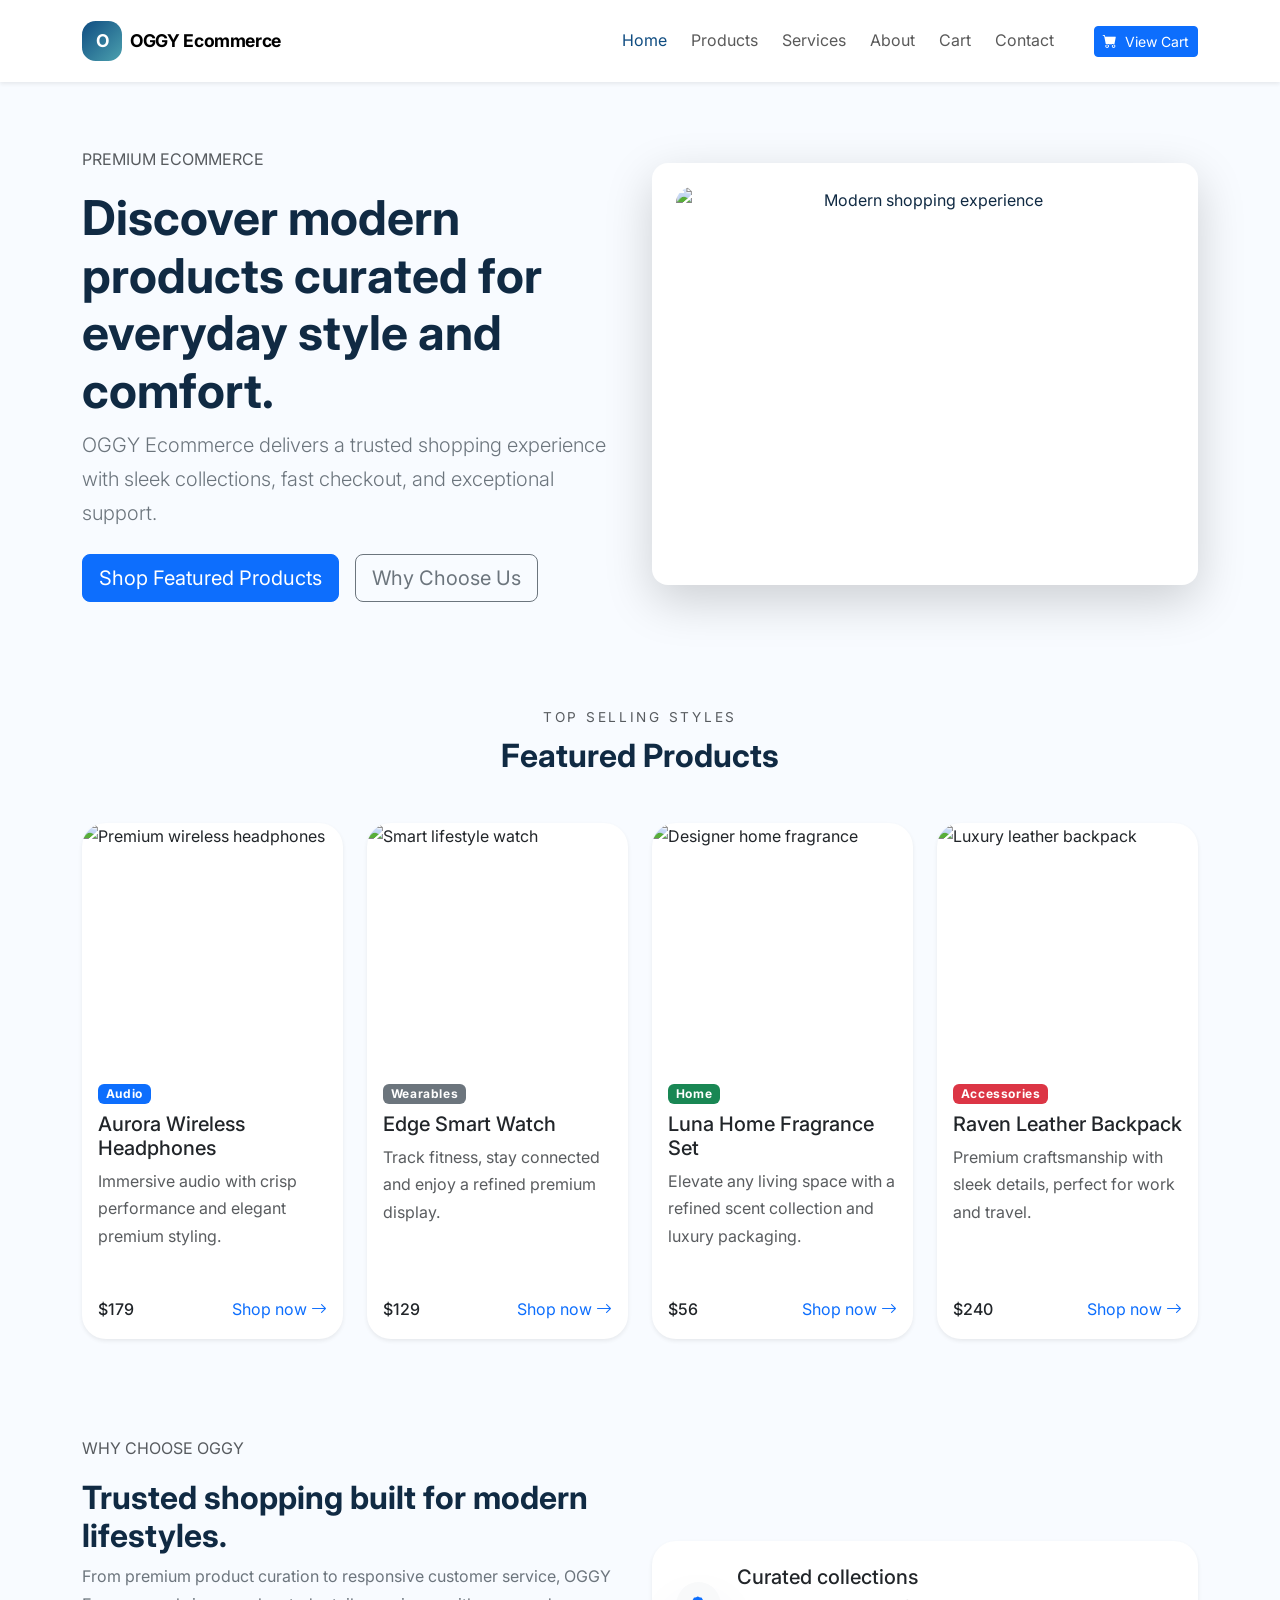
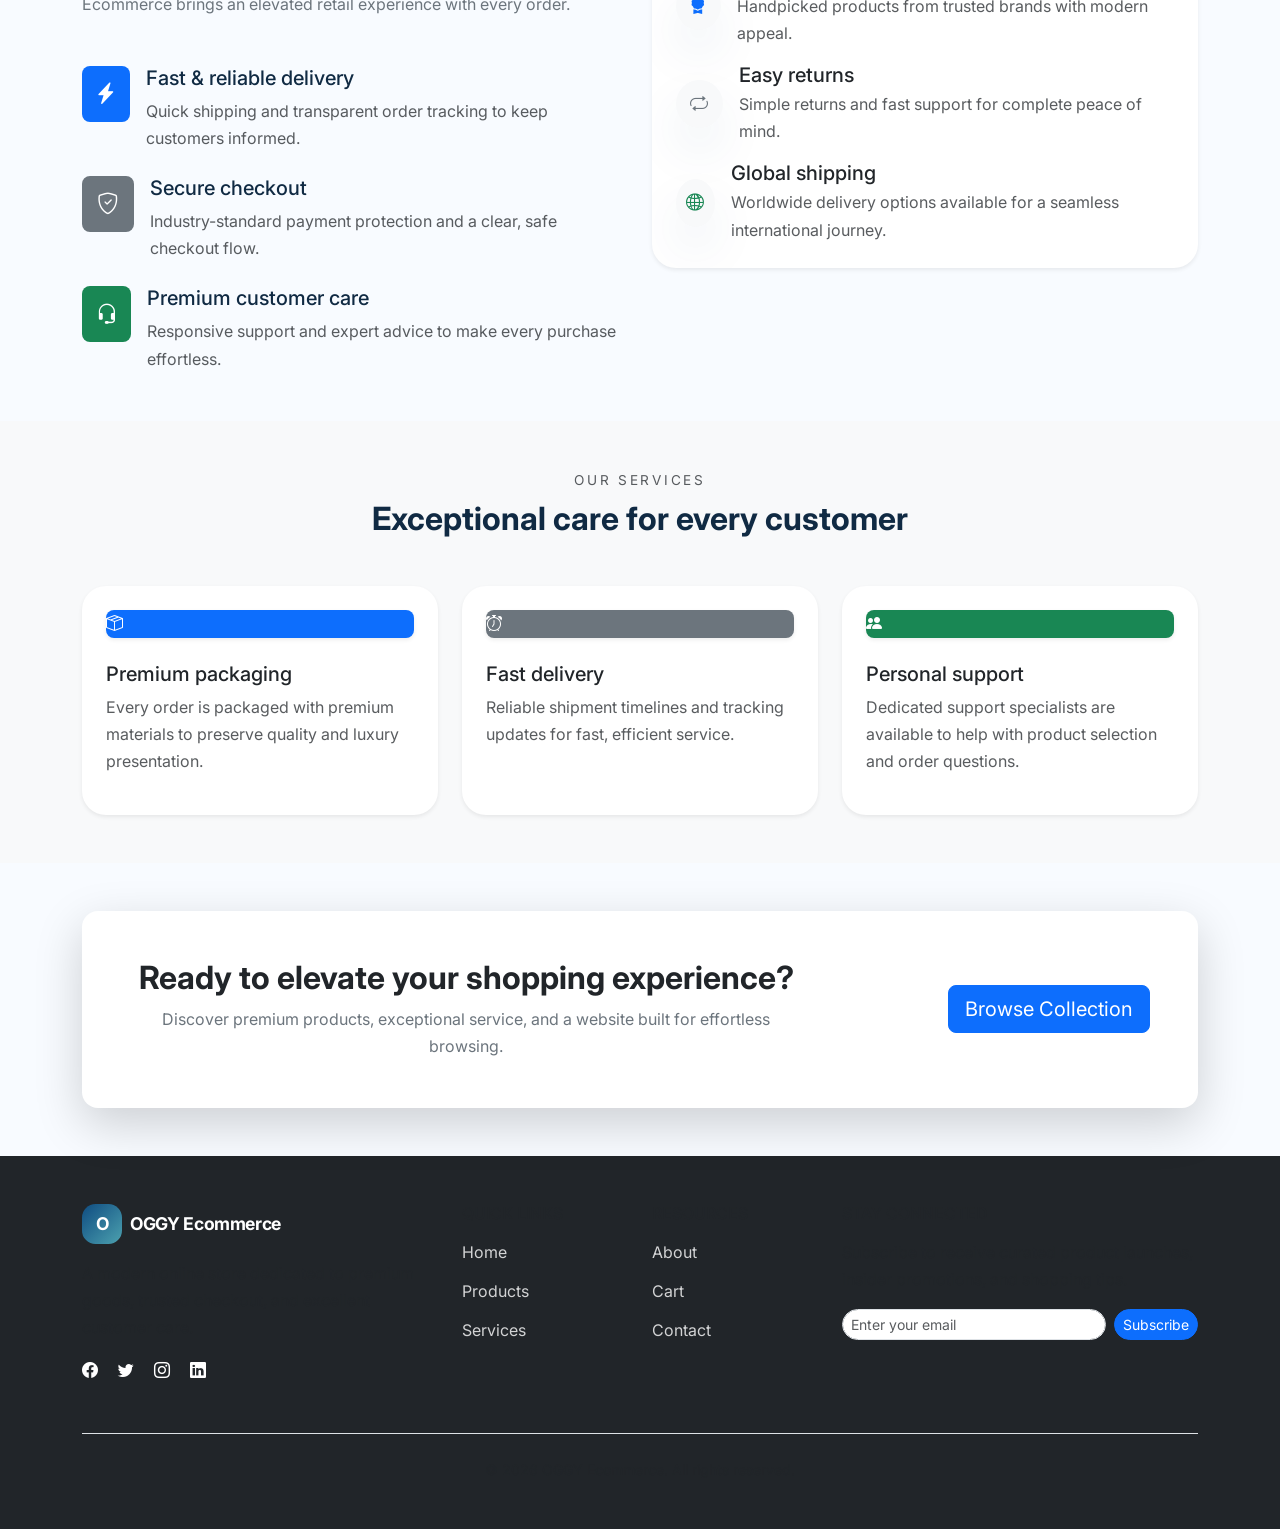
==== index.html @ 2ed36e61 "Initial commit - OGGY Ecommerce Website" ====
<!DOCTYPE html>
<html lang="en">
<head>
  <meta charset="UTF-8" />
  <meta name="viewport" content="width=device-width, initial-scale=1.0" />
  <meta name="description" content="OGGY Ecommerce is a premium online store offering modern, trusted shopping experiences with stylish products and seamless checkout." />
  <meta name="keywords" content="OGGY Ecommerce, eCommerce, online store, premium shopping, modern UI, responsive website" />
  <title>OGGY Ecommerce | Modern Online Store</title>
  <link rel="preconnect" href="https://fonts.googleapis.com" />
  <link rel="preconnect" href="https://fonts.gstatic.com" crossorigin />
  <link href="https://fonts.googleapis.com/css2?family=Inter:wght@400;500;600;700;800&display=swap" rel="stylesheet" />
  <link href="https://cdn.jsdelivr.net/npm/bootstrap@5.3.2/dist/css/bootstrap.min.css" rel="stylesheet" integrity="sha384-sBqTz0xquzNX0+oB1PtQ6CDEwGpne+1u1r/S5fDnnF6Z/BMgp3vZ0dG1QacylfQW" crossorigin="anonymous" />
  <link href="https://cdn.jsdelivr.net/npm/bootstrap-icons@1.11.4/font/bootstrap-icons.css" rel="stylesheet" />
  <link rel="stylesheet" href="css/style.css" />
</head>
<body>
  <header class="site-header sticky-top shadow-sm">
    <nav class="navbar navbar-expand-lg navbar-light bg-white py-3">
      <div class="container">
        <a class="navbar-brand d-flex align-items-center fw-bold" href="index.html">
          <span class="brand-mark">O</span>
          <span class="ms-2">OGGY Ecommerce</span>
        </a>
        <button class="navbar-toggler" type="button" data-bs-toggle="collapse" data-bs-target="#navbarMenu" aria-controls="navbarMenu" aria-expanded="false" aria-label="Toggle navigation">
          <span class="navbar-toggler-icon"></span>
        </button>
        <div class="collapse navbar-collapse" id="navbarMenu">
          <ul class="navbar-nav ms-auto mb-2 mb-lg-0">
            <li class="nav-item"><a class="nav-link active" href="index.html">Home</a></li>
            <li class="nav-item"><a class="nav-link" href="products.html">Products</a></li>
            <li class="nav-item"><a class="nav-link" href="services.html">Services</a></li>
            <li class="nav-item"><a class="nav-link" href="about.html">About</a></li>
            <li class="nav-item"><a class="nav-link" href="cart.html">Cart</a></li>
            <li class="nav-item"><a class="nav-link" href="contact.html">Contact</a></li>
          </ul>
          <a class="btn btn-primary btn-sm ms-lg-4" href="cart.html"><i class="bi bi-cart-fill me-2"></i>View Cart</a>
        </div>
      </div>
    </nav>
  </header>

  <main>
    <section class="hero-section overflow-hidden">
      <div class="container">
        <div class="row align-items-center gy-5">
          <div class="col-lg-6">
            <p class="eyebrow text-uppercase text-muted mb-3">Premium eCommerce</p>
            <h1 class="display-5 fw-bold">Discover modern products curated for everyday style and comfort.</h1>
            <p class="lead text-secondary">OGGY Ecommerce delivers a trusted shopping experience with sleek collections, fast checkout, and exceptional support.</p>
            <div class="d-flex flex-column flex-sm-row gap-3 mt-4">
              <a href="products.html" class="btn btn-primary btn-lg">Shop Featured Products</a>
              <a href="#why-oggy" class="btn btn-outline-secondary btn-lg">Why Choose Us</a>
            </div>
          </div>
          <div class="col-lg-6 text-center">
            <div class="hero-card shadow-lg rounded-4 p-4 bg-white">
              <img src="https://images.unsplash.com/photo-1526170375885-4d8ecf77b99f?auto=format&fit=crop&w=900&q=80" alt="Modern shopping experience" class="img-fluid rounded-4 hero-image" />
            </div>
          </div>
        </div>
      </div>
    </section>

    <section class="featured-products py-5" id="featured-products">
      <div class="container">
        <div class="section-title text-center mb-5">
          <p class="text-muted mb-2">Top Selling Styles</p>
          <h2 class="fw-bold">Featured Products</h2>
        </div>
        <div class="row g-4">
          <div class="col-md-6 col-lg-3">
            <article class="card product-card h-100 border-0 shadow-sm overflow-hidden">
              <img src="https://images.unsplash.com/photo-1512436991641-6745cdb1723f?auto=format&fit=crop&w=700&q=80" class="card-img-top" alt="Premium wireless headphones" />
              <div class="card-body">
                <span class="badge bg-primary mb-2">Audio</span>
                <h5 class="card-title">Aurora Wireless Headphones</h5>
                <p class="text-muted">Immersive audio with crisp performance and elegant premium styling.</p>
              </div>
              <div class="card-footer bg-transparent border-0 d-flex justify-content-between align-items-center">
                <strong class="h6 mb-0">$179</strong>
                <a href="products.html" class="stretched-link text-decoration-none text-primary">Shop now <i class="bi bi-arrow-right"></i></a>
              </div>
            </article>
          </div>
          <div class="col-md-6 col-lg-3">
            <article class="card product-card h-100 border-0 shadow-sm overflow-hidden">
              <img src="https://images.unsplash.com/photo-1517336714731-489689fd1ca8?auto=format&fit=crop&w=700&q=80" class="card-img-top" alt="Smart lifestyle watch" />
              <div class="card-body">
                <span class="badge bg-secondary mb-2">Wearables</span>
                <h5 class="card-title">Edge Smart Watch</h5>
                <p class="text-muted">Track fitness, stay connected and enjoy a refined premium display.</p>
              </div>
              <div class="card-footer bg-transparent border-0 d-flex justify-content-between align-items-center">
                <strong class="h6 mb-0">$129</strong>
                <a href="products.html" class="stretched-link text-decoration-none text-primary">Shop now <i class="bi bi-arrow-right"></i></a>
              </div>
            </article>
          </div>
          <div class="col-md-6 col-lg-3">
            <article class="card product-card h-100 border-0 shadow-sm overflow-hidden">
              <img src="https://images.unsplash.com/photo-1560786203-2d95da0db077?auto=format&fit=crop&w=700&q=80" class="card-img-top" alt="Designer home fragrance" />
              <div class="card-body">
                <span class="badge bg-success mb-2">Home</span>
                <h5 class="card-title">Luna Home Fragrance Set</h5>
                <p class="text-muted">Elevate any living space with a refined scent collection and luxury packaging.</p>
              </div>
              <div class="card-footer bg-transparent border-0 d-flex justify-content-between align-items-center">
                <strong class="h6 mb-0">$56</strong>
                <a href="products.html" class="stretched-link text-decoration-none text-primary">Shop now <i class="bi bi-arrow-right"></i></a>
              </div>
            </article>
          </div>
          <div class="col-md-6 col-lg-3">
            <article class="card product-card h-100 border-0 shadow-sm overflow-hidden">
              <img src="https://images.unsplash.com/photo-1491553895911-0055eca6402d?auto=format&fit=crop&w=700&q=80" class="card-img-top" alt="Luxury leather backpack" />
              <div class="card-body">
                <span class="badge bg-danger mb-2">Accessories</span>
                <h5 class="card-title">Raven Leather Backpack</h5>
                <p class="text-muted">Premium craftsmanship with sleek details, perfect for work and travel.</p>
              </div>
              <div class="card-footer bg-transparent border-0 d-flex justify-content-between align-items-center">
                <strong class="h6 mb-0">$240</strong>
                <a href="products.html" class="stretched-link text-decoration-none text-primary">Shop now <i class="bi bi-arrow-right"></i></a>
              </div>
            </article>
          </div>
        </div>
      </div>
    </section>

    <section class="why-oggy py-5" id="why-oggy">
      <div class="container">
        <div class="row align-items-center gy-5">
          <div class="col-lg-6">
            <p class="text-muted text-uppercase mb-3">Why choose OGGY</p>
            <h2 class="fw-bold">Trusted shopping built for modern lifestyles.</h2>
            <p class="text-secondary">From premium product curation to responsive customer service, OGGY Ecommerce brings an elevated retail experience with every order.</p>
            <div class="row gy-4 mt-4">
              <div class="col-12">
                <div class="d-flex align-items-start gap-3">
                  <div class="icon-box bg-primary text-white rounded-3"><i class="bi bi-lightning-charge-fill"></i></div>
                  <div>
                    <h5>Fast & reliable delivery</h5>
                    <p class="text-muted mb-0">Quick shipping and transparent order tracking to keep customers informed.</p>
                  </div>
                </div>
              </div>
              <div class="col-12">
                <div class="d-flex align-items-start gap-3">
                  <div class="icon-box bg-secondary text-white rounded-3"><i class="bi bi-shield-check"></i></div>
                  <div>
                    <h5>Secure checkout</h5>
                    <p class="text-muted mb-0">Industry-standard payment protection and a clear, safe checkout flow.</p>
                  </div>
                </div>
              </div>
              <div class="col-12">
                <div class="d-flex align-items-start gap-3">
                  <div class="icon-box bg-success text-white rounded-3"><i class="bi bi-headset"></i></div>
                  <div>
                    <h5>Premium customer care</h5>
                    <p class="text-muted mb-0">Responsive support and expert advice to make every purchase effortless.</p>
                  </div>
                </div>
              </div>
            </div>
          </div>
          <div class="col-lg-6">
            <div class="card border-0 shadow-sm features-card bg-white p-4">
              <div class="row g-3">
                <div class="col-12 d-flex align-items-center gap-3 feature-item">
                  <div class="feature-icon bg-light text-primary rounded-circle"><i class="bi bi-award-fill"></i></div>
                  <div>
                    <h5 class="mb-1">Curated collections</h5>
                    <p class="mb-0 text-muted">Handpicked products from trusted brands with modern appeal.</p>
                  </div>
                </div>
                <div class="col-12 d-flex align-items-center gap-3 feature-item">
                  <div class="feature-icon bg-light text-secondary rounded-circle"><i class="bi bi-repeat"></i></div>
                  <div>
                    <h5 class="mb-1">Easy returns</h5>
                    <p class="mb-0 text-muted">Simple returns and fast support for complete peace of mind.</p>
                  </div>
                </div>
                <div class="col-12 d-flex align-items-center gap-3 feature-item">
                  <div class="feature-icon bg-light text-success rounded-circle"><i class="bi bi-globe2"></i></div>
                  <div>
                    <h5 class="mb-1">Global shipping</h5>
                    <p class="mb-0 text-muted">Worldwide delivery options available for a seamless international journey.</p>
                  </div>
                </div>
              </div>
            </div>
          </div>
        </div>
      </div>
    </section>

    <section class="services-preview py-5 bg-light">
      <div class="container">
        <div class="section-title text-center mb-5">
          <p class="text-muted mb-2">Our services</p>
          <h2 class="fw-bold">Exceptional care for every customer</h2>
        </div>
        <div class="row g-4">
          <div class="col-md-6 col-lg-4">
            <article class="card service-card border-0 shadow-sm h-100 p-4">
              <div class="service-icon bg-primary text-white mb-4 rounded-3 shadow-sm"><i class="bi bi-box-seam"></i></div>
              <h5>Premium packaging</h5>
              <p class="text-muted">Every order is packaged with premium materials to preserve quality and luxury presentation.</p>
            </article>
          </div>
          <div class="col-md-6 col-lg-4">
            <article class="card service-card border-0 shadow-sm h-100 p-4">
              <div class="service-icon bg-secondary text-white mb-4 rounded-3 shadow-sm"><i class="bi bi-alarm"></i></div>
              <h5>Fast delivery</h5>
              <p class="text-muted">Reliable shipment timelines and tracking updates for fast, efficient service.</p>
            </article>
          </div>
          <div class="col-md-6 col-lg-4">
            <article class="card service-card border-0 shadow-sm h-100 p-4">
              <div class="service-icon bg-success text-white mb-4 rounded-3 shadow-sm"><i class="bi bi-people-fill"></i></div>
              <h5>Personal support</h5>
              <p class="text-muted">Dedicated support specialists are available to help with product selection and order questions.</p>
            </article>
          </div>
        </div>
      </div>
    </section>

    <section class="cta-section py-5">
      <div class="container">
        <div class="card callout-card border-0 shadow-lg rounded-4 p-4 p-lg-5 text-center bg-white">
          <div class="row align-items-center gx-4 gy-4">
            <div class="col-lg-8">
              <h2 class="fw-bold mb-2">Ready to elevate your shopping experience?</h2>
              <p class="mb-0 text-secondary">Discover premium products, exceptional service, and a website built for effortless browsing.</p>
            </div>
            <div class="col-lg-4 text-lg-end">
              <a href="products.html" class="btn btn-primary btn-lg">Browse Collection</a>
            </div>
          </div>
        </div>
      </div>
    </section>
  </main>

  <footer class="site-footer bg-dark text-white py-5">
    <div class="container">
      <div class="row gy-4">
        <div class="col-md-4">
          <a class="navbar-brand text-white fw-bold mb-3 d-inline-flex align-items-center" href="index.html">
            <span class="brand-mark footer-mark">O</span>
            <span class="ms-2">OGGY Ecommerce</span>
          </a>
          <p class="text-muted">A modern online store dedicated to premium goods, trusted checkout, and excellent customer care.</p>
          <div class="social-links mt-3">
            <a href="#" class="text-white me-3"><i class="bi bi-facebook"></i></a>
            <a href="#" class="text-white me-3"><i class="bi bi-twitter"></i></a>
            <a href="#" class="text-white me-3"><i class="bi bi-instagram"></i></a>
            <a href="#" class="text-white"><i class="bi bi-linkedin"></i></a>
          </div>
        </div>
        <div class="col-md-2">
          <h6 class="text-uppercase text-muted mb-3">Quick Links</h6>
          <ul class="list-unstyled footer-links">
            <li><a href="index.html">Home</a></li>
            <li><a href="products.html">Products</a></li>
            <li><a href="services.html">Services</a></li>
          </ul>
        </div>
        <div class="col-md-2">
          <h6 class="text-uppercase text-muted mb-3">Resources</h6>
          <ul class="list-unstyled footer-links">
            <li><a href="about.html">About</a></li>
            <li><a href="cart.html">Cart</a></li>
            <li><a href="contact.html">Contact</a></li>
          </ul>
        </div>
        <div class="col-md-4">
          <h6 class="text-uppercase text-muted mb-3">Stay connected</h6>
          <p class="text-muted">Subscribe to receive curated product launches, insider promotions, and shopping tips.</p>
          <form class="newsletter-form d-flex gap-2" action="#" method="post">
            <input type="email" class="form-control form-control-sm rounded-pill" placeholder="Enter your email" aria-label="Email address" />
            <button type="submit" class="btn btn-primary btn-sm rounded-pill">Subscribe</button>
          </form>
        </div>
      </div>
      <div class="mt-5 pt-4 border-top border-white-10 text-center text-muted small">© 2026 OGGY Ecommerce. All rights reserved.</div>
    </div>
  </footer>

  <script src="https://cdn.jsdelivr.net/npm/bootstrap@5.3.2/dist/js/bootstrap.bundle.min.js" integrity="sha384-DBjhmr+1F4Yh8fepP8t4HKJEZKzVhXqwLje4VEX+uBecDNOi37m3NizW0nQw+VKb" crossorigin="anonymous"></script>
  <script src="js/script.js"></script>
</body>
</html>
---- css/style.css ----
:root {
  --bg: #f8fbff;
  --surface: #ffffff;
  --text: #102a43;
  --muted: #617d98;
  --primary: #0f4c81;
  --primary-soft: #dbe9ff;
  --secondary: #4ca1af;
  --accent: #f9c74f;
  --shadow: 0 24px 50px rgba(15, 76, 129, 0.08);
}

* {
  box-sizing: border-box;
}

html {
  scroll-behavior: smooth;
}

body {
  margin: 0;
  font-family: 'Inter', sans-serif;
  background-color: var(--bg);
  color: var(--text);
  line-height: 1.7;
}

img {
  max-width: 100%;
  display: block;
}

a {
  color: inherit;
}

button,
input,
textarea {
  font-family: inherit;
}

.site-header .navbar {
  transition: background-color 0.25s ease, box-shadow 0.25s ease;
}

.site-header.sticky-top .navbar {
  background-color: rgba(255, 255, 255, 0.98);
}

.navbar-brand {
  font-size: 1.1rem;
  letter-spacing: -0.02em;
}

.brand-mark,
.footer-mark {
  width: 2.5rem;
  height: 2.5rem;
  display: inline-flex;
  align-items: center;
  justify-content: center;
  border-radius: 0.85rem;
  background: linear-gradient(135deg, var(--primary), var(--secondary));
  color: #fff;
  font-weight: 700;
}

.navbar-nav .nav-link {
  margin-right: 0.5rem;
  transition: color 0.25s ease;
}

.navbar-nav .nav-link:hover,
.navbar-nav .nav-link.active {
  color: var(--primary);
}

.hero-section {
  padding: 4rem 0 3.5rem;
}

.hero-card {
  transition: transform 0.35s ease, box-shadow 0.35s ease;
  max-width: 620px;
  margin: 0 auto;
}

.hero-image {
  width: 100%;
  max-height: 420px;
  aspect-ratio: 4 / 3;
  object-fit: cover;
}

.product-card img,
.team-card img,
.contact-card img {
  width: 100%;
  height: 240px;
  object-fit: cover;
  transition: transform 0.35s ease;
}

.team-card img {
  height: 300px;
}

.hero-card:hover {
  transform: translateY(-8px);
}

.section-title p {
  letter-spacing: 0.2em;
  text-transform: uppercase;
  font-size: 0.85rem;
}

.section-title h2 {
  font-size: clamp(2rem, 2.5vw, 2.75rem);
}

.product-card,
.service-card,
.team-card,
.info-card,
.contact-card,
.contact-form-card,
.feature-panel,
.service-panel,
.callout-card,
.features-card {
  border-radius: 1.5rem;
}

.product-card img,
.team-card img {
  transition: transform 0.35s ease;
}

.product-card:hover img,
.team-card:hover img {
  transform: scale(1.03);
}

.card {
  transition: transform 0.25s ease, box-shadow 0.25s ease;
  overflow: hidden;
}

.card:hover {
  transform: translateY(-4px);
  box-shadow: var(--shadow);
}

.product-card .card-body {
  min-height: 12rem;
}

.product-card .card-footer {
  padding-top: 0.9rem;
  padding-bottom: 1rem;
}

.badge {
  font-size: 0.75rem;
  letter-spacing: 0.05em;
}

.icon-box {
  width: 3.5rem;
  height: 3.5rem;
  display: inline-flex;
  align-items: center;
  justify-content: center;
  font-size: 1.35rem;
}

.feature-item .feature-icon,
.contact-icon {
  width: 3rem;
  height: 3rem;
  display: inline-flex;
  align-items: center;
  justify-content: center;
  box-shadow: var(--shadow);
}

.feature-item .feature-icon {
  font-size: 1.1rem;
}

.cta-section {
  padding: 4rem 0;
}

.callout-card {
  border: 1px solid rgba(15, 76, 129, 0.08);
}

.site-footer {
  background-color: #0f1f34;
}

.site-footer a {
  color: rgba(255, 255, 255, 0.8);
}

.site-footer a:hover {
  color: #fff;
}

.footer-links li {
  margin-bottom: 0.75rem;
}

.footer-links li a {
  text-decoration: none;
}

.footer-links li a:hover {
  text-decoration: underline;
}

.newsletter-form input {
  min-width: 0;
}

.page-banner {
  background-image: radial-gradient(circle at top left, rgba(79, 163, 179, 0.18), transparent 38%), radial-gradient(circle at bottom right, rgba(15, 76, 129, 0.14), transparent 35%);
}

.page-banner h1,
.page-banner p {
  color: #fff;
}

.product-filter-section .btn-group .btn {
  min-width: 8rem;
}

.product-filter-section .btn.active,
.product-filter-section .btn:hover {
  background-color: var(--primary);
  border-color: var(--primary);
  color: #fff;
}

.cart-thumb {
  width: 4rem;
  height: 4rem;
  object-fit: cover;
}

.cart-summary {
  border-top: 1px solid #e9ecef;
}

.contact-card,
.contact-form-card {
  min-height: 100%;
}

.contact-icon {
  font-size: 1.25rem;
}

.feature-dot {
  width: 0.8rem;
  height: 0.8rem;
  border-radius: 50%;
  margin-top: 0.35rem;
}

@media (max-width: 767.98px) {
  .hero-section {
    padding-top: 3rem;
  }

  .site-header .navbar {
    padding-top: 1rem;
    padding-bottom: 1rem;
  }

  .product-filter-section .btn-group {
    flex-wrap: wrap;
  }
}

@media (max-width: 575.98px) {
  .hero-section {
    padding-bottom: 2rem;
  }

  .hero-card {
    margin: 0 auto;
  }

  .callout-card .d-flex {
    flex-direction: column !important;
    align-items: stretch !important;
  }
}
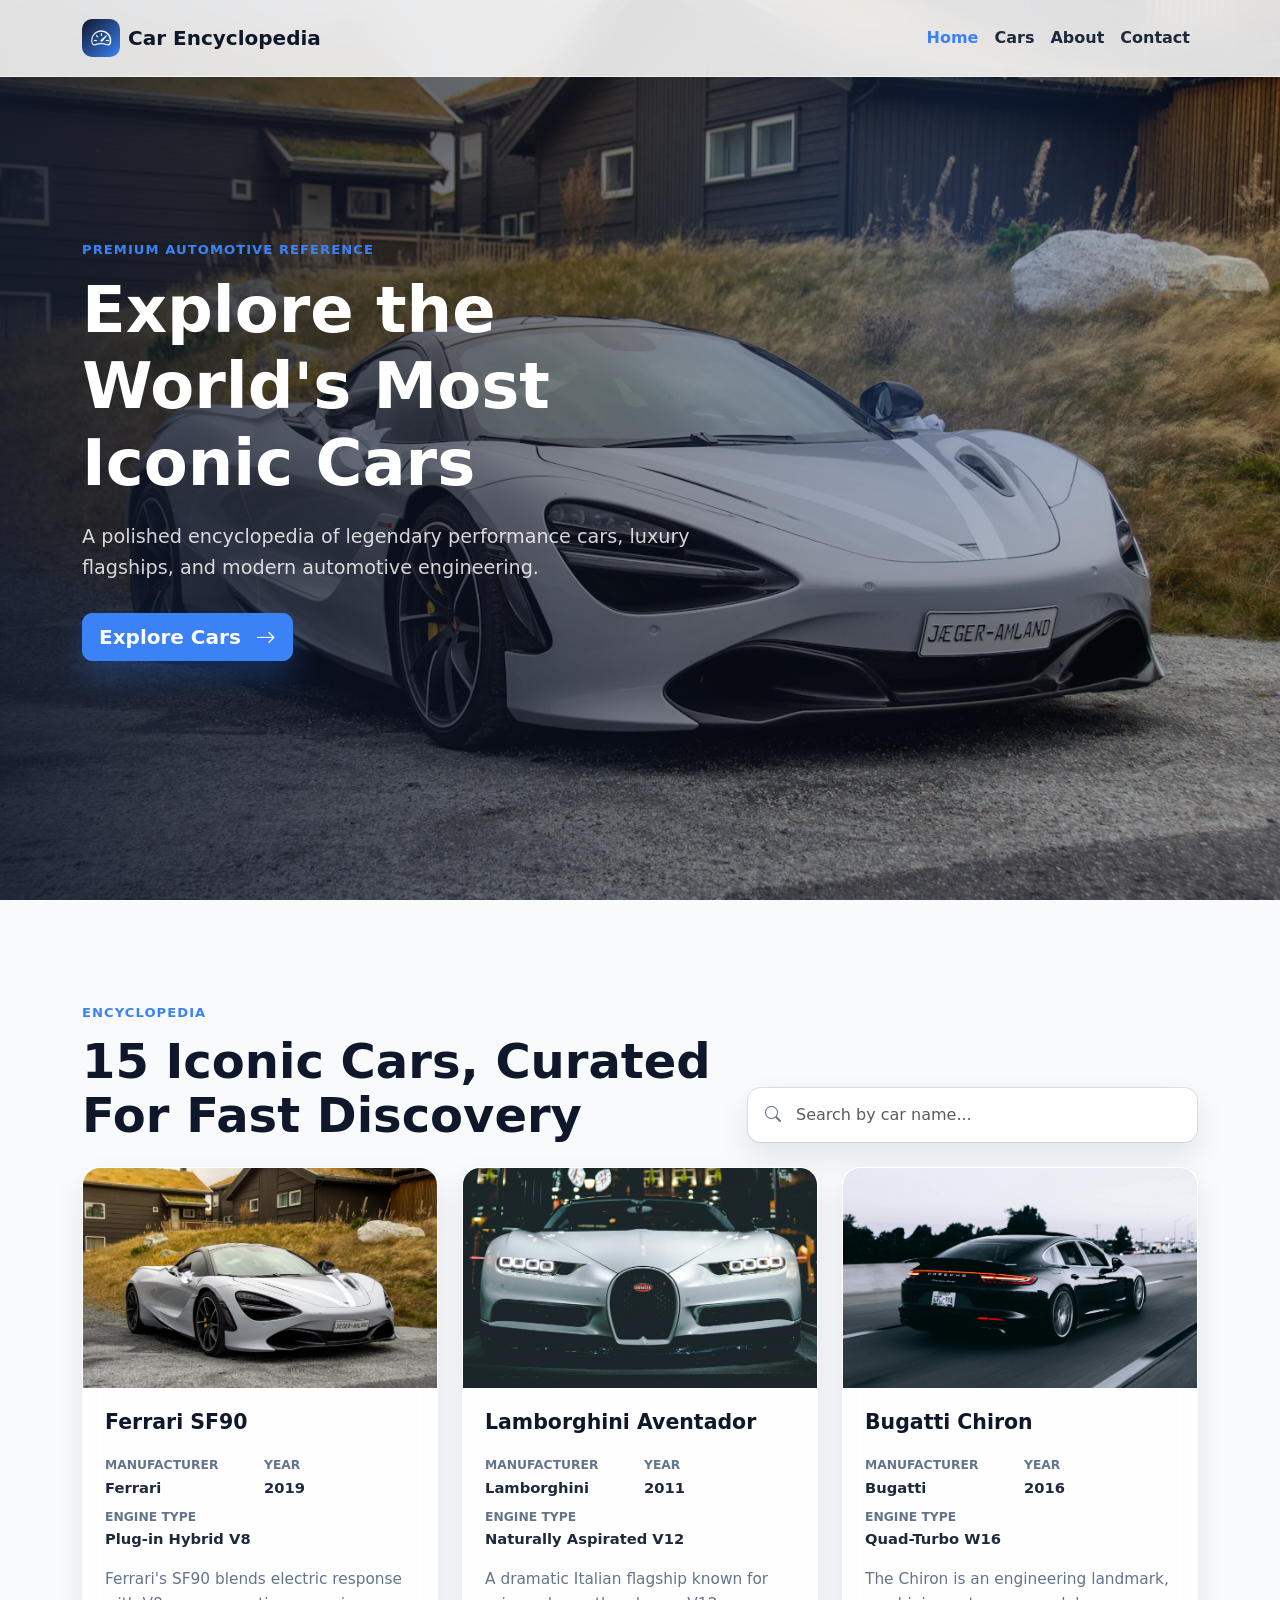
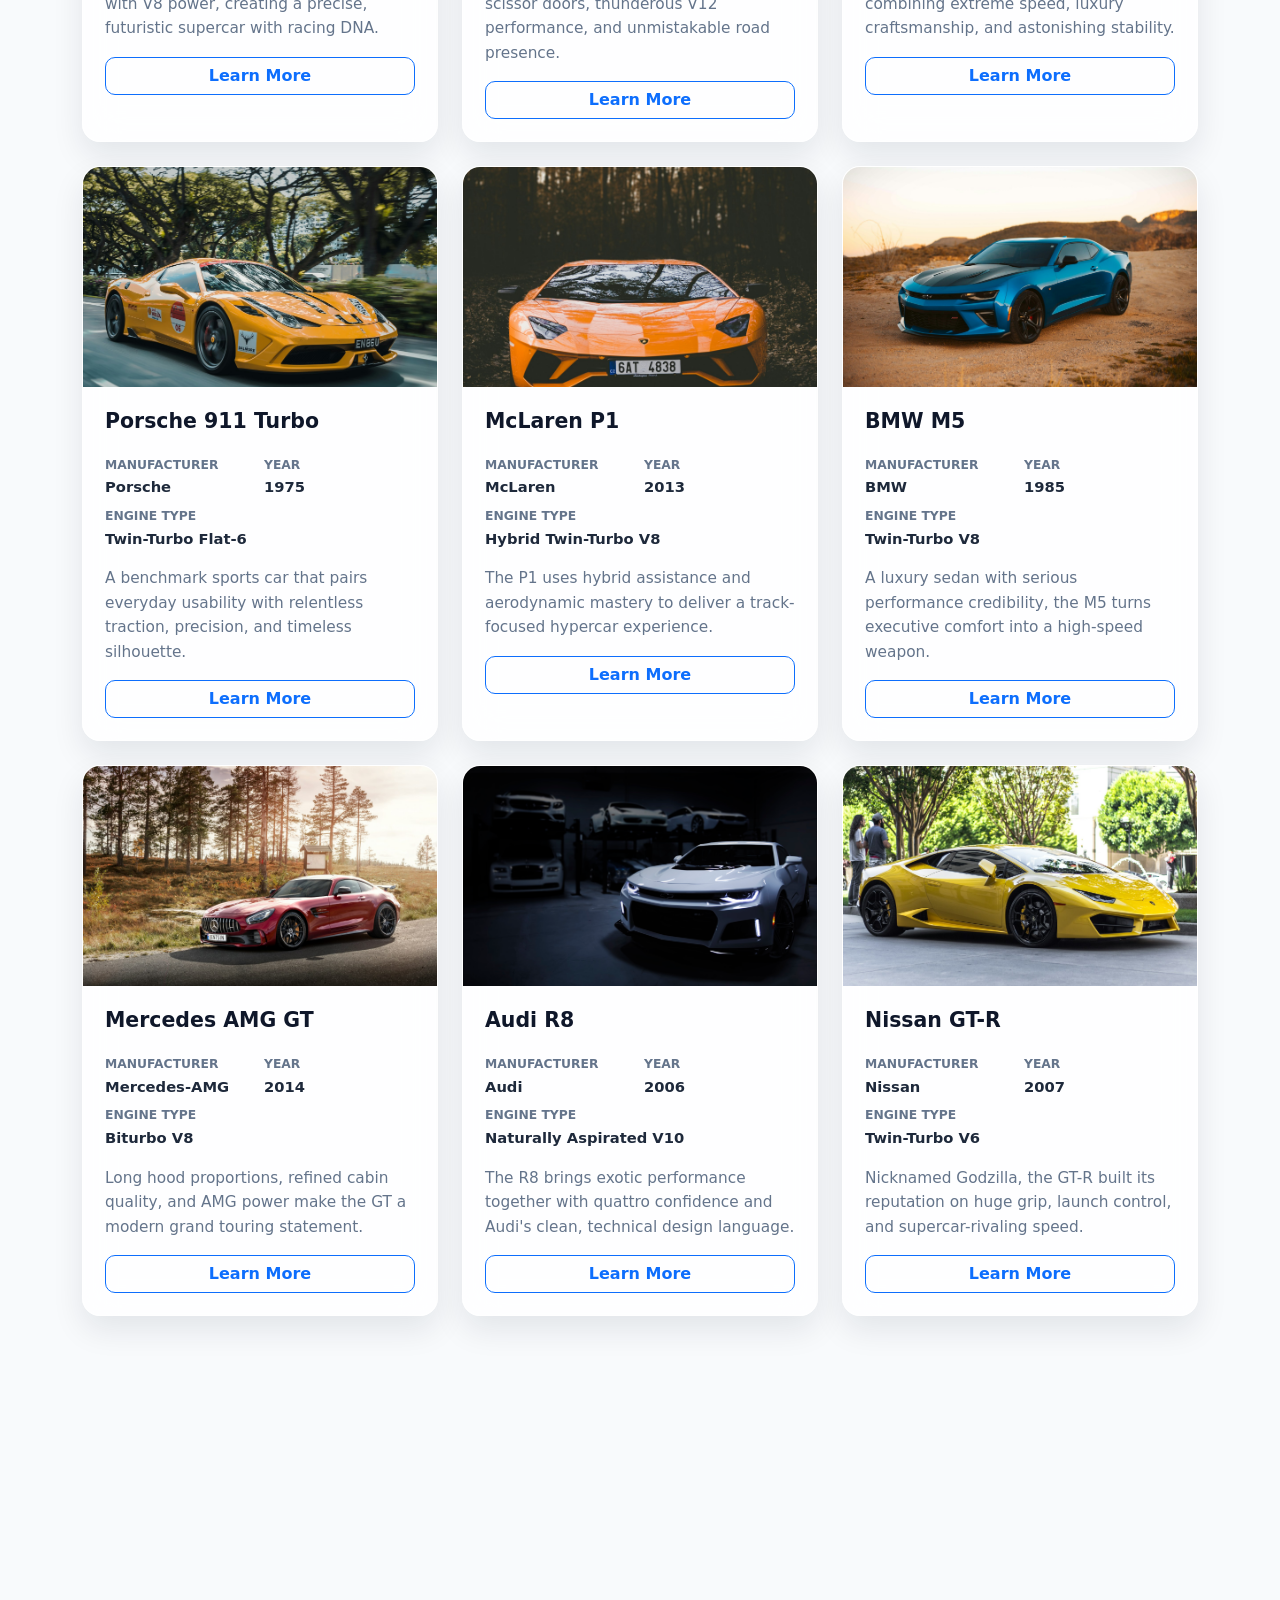
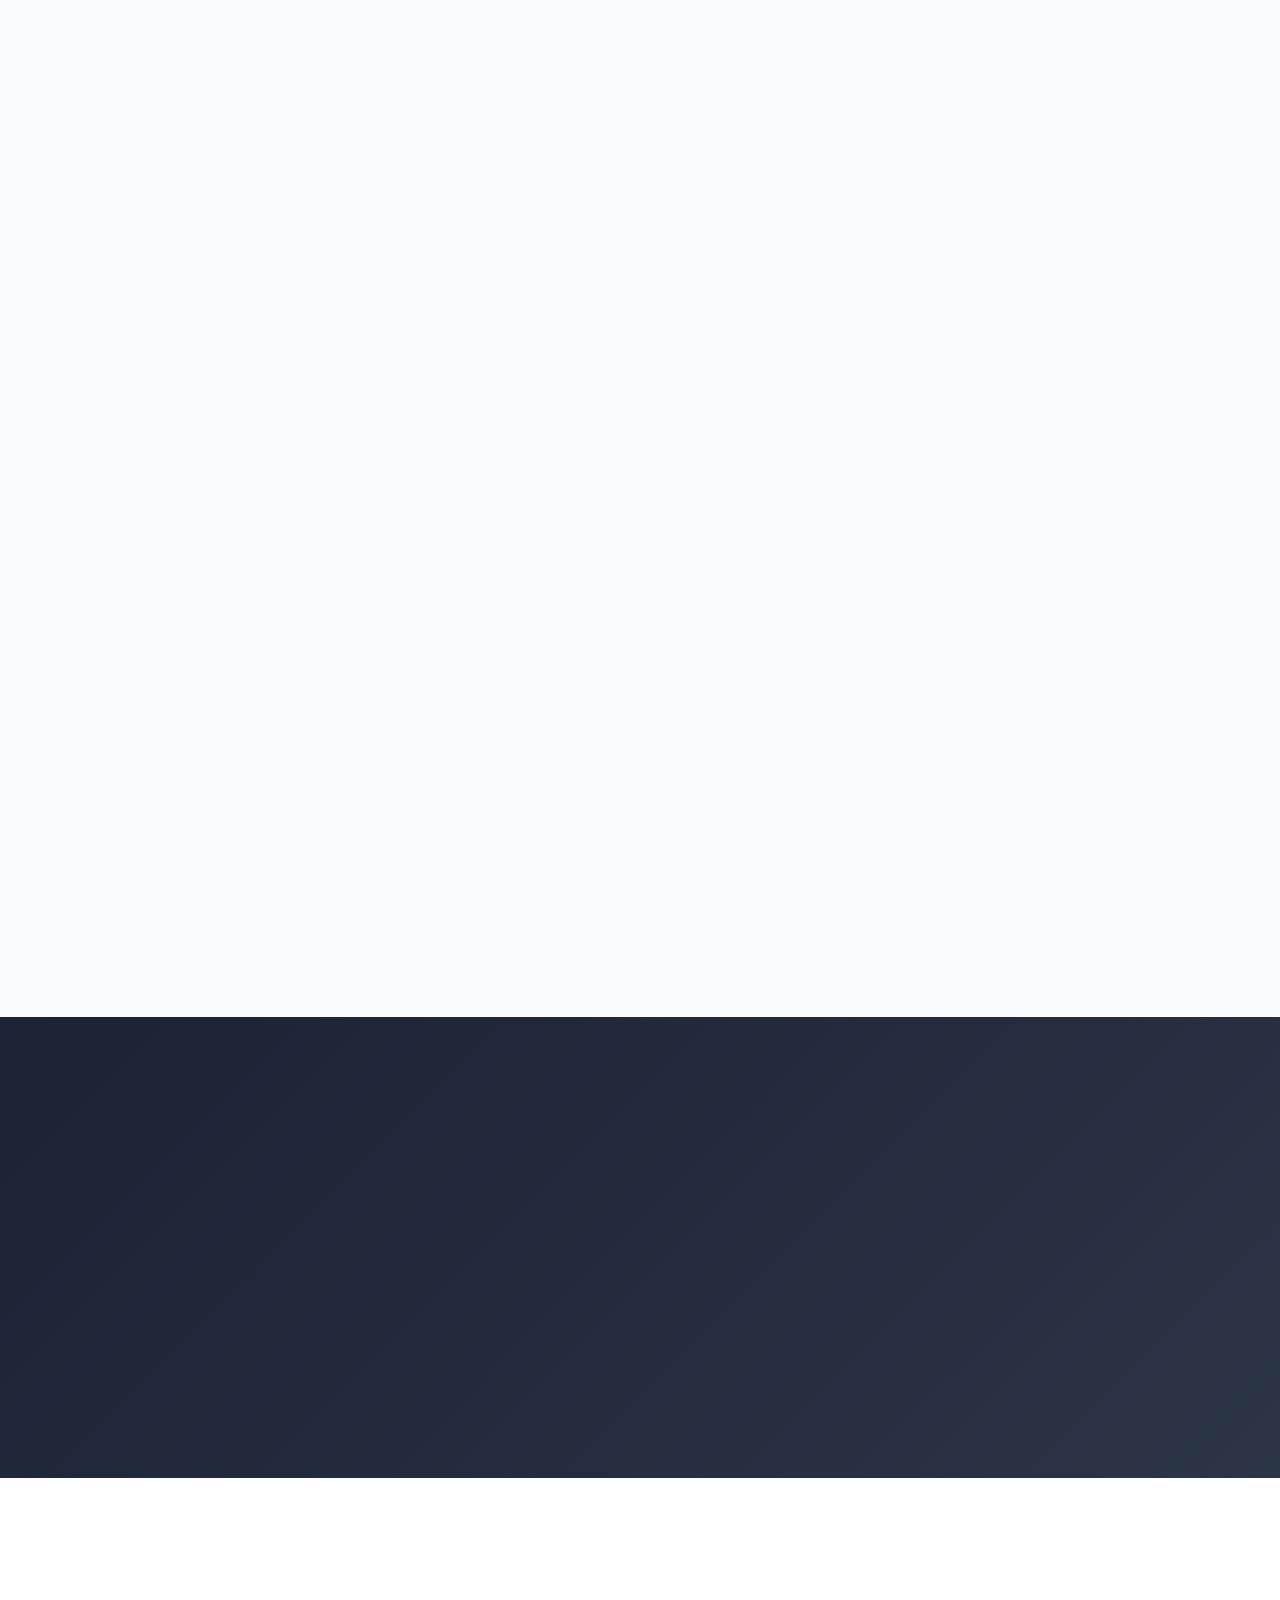
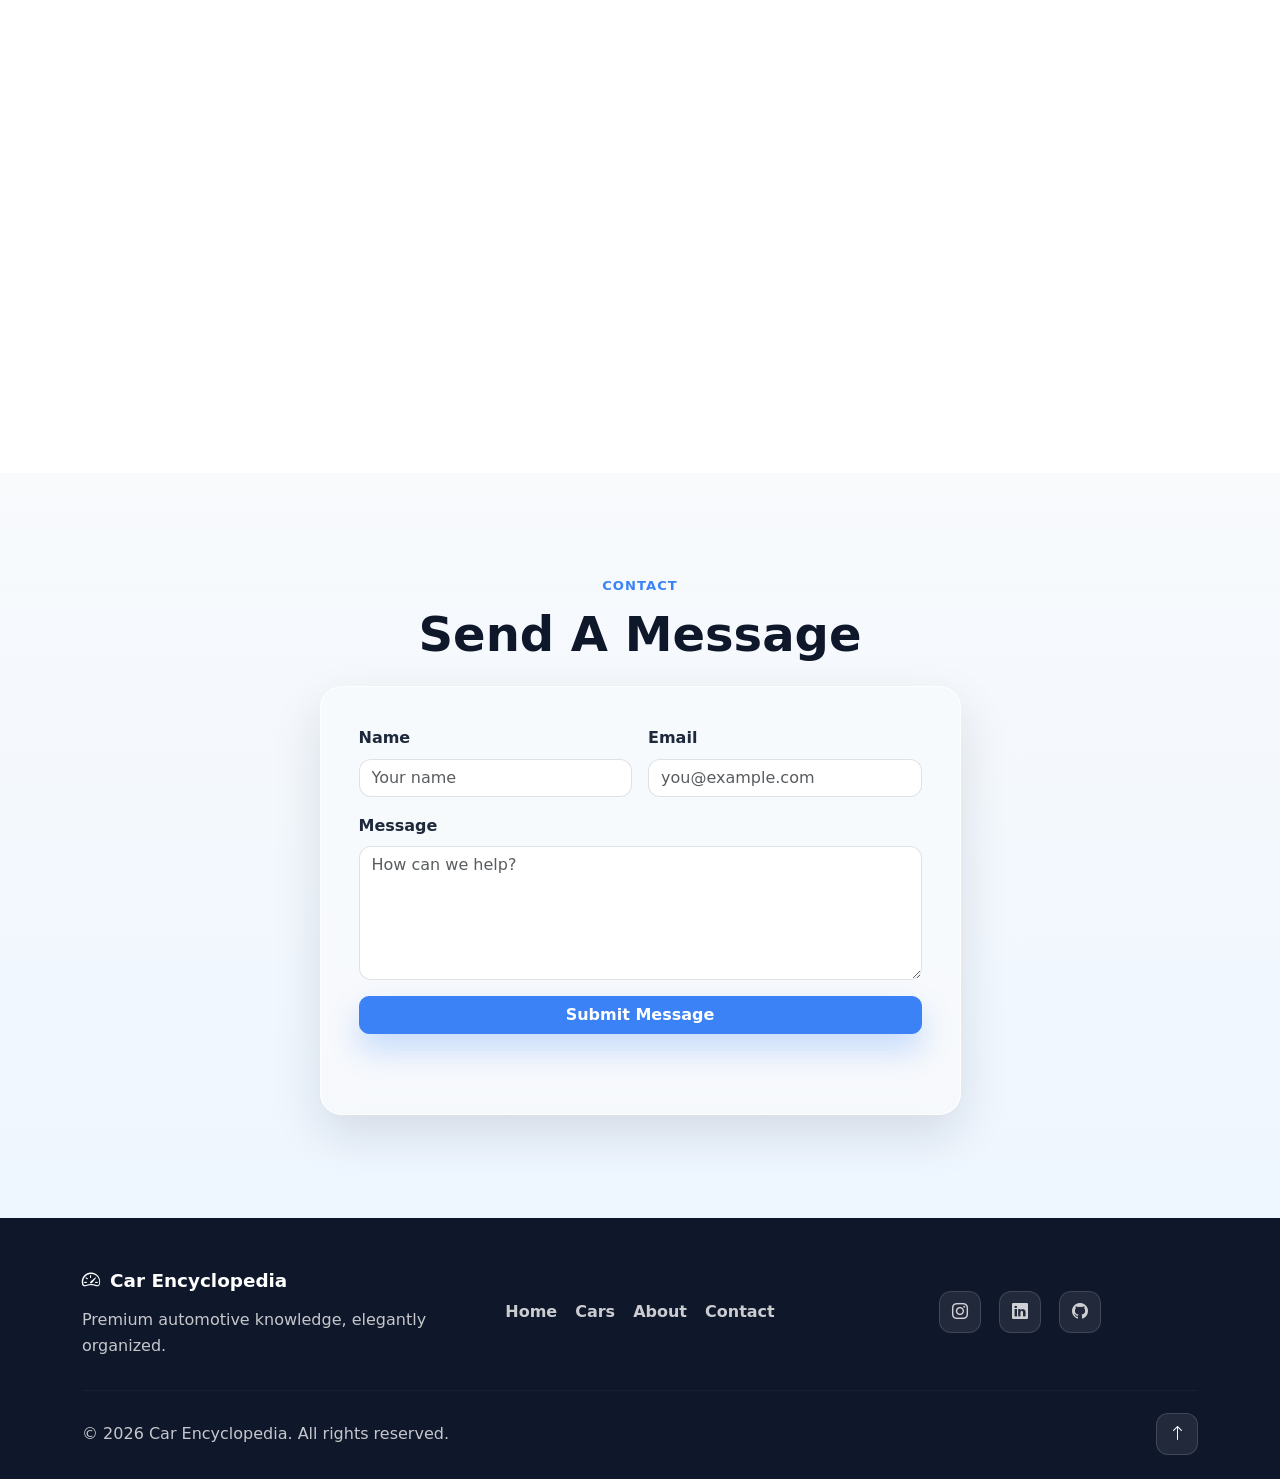
==== commit 7b909ad1: "Redesign Oggy Ecommerce Website" ====
--- a/index.html
+++ b/index.html
@@ -1,296 +1,228 @@
 <!DOCTYPE html>
 <html lang="en">
 <head>
-  <meta charset="UTF-8" />
-  <meta name="viewport" content="width=device-width, initial-scale=1.0" />
-  <meta name="description" content="OGGY Ecommerce is a premium online store offering modern, trusted shopping experiences with stylish products and seamless checkout." />
-  <meta name="keywords" content="OGGY Ecommerce, eCommerce, online store, premium shopping, modern UI, responsive website" />
-  <title>OGGY Ecommerce | Modern Online Store</title>
-  <link rel="preconnect" href="https://fonts.googleapis.com" />
-  <link rel="preconnect" href="https://fonts.gstatic.com" crossorigin />
-  <link href="https://fonts.googleapis.com/css2?family=Inter:wght@400;500;600;700;800&display=swap" rel="stylesheet" />
-  <link href="https://cdn.jsdelivr.net/npm/bootstrap@5.3.2/dist/css/bootstrap.min.css" rel="stylesheet" integrity="sha384-sBqTz0xquzNX0+oB1PtQ6CDEwGpne+1u1r/S5fDnnF6Z/BMgp3vZ0dG1QacylfQW" crossorigin="anonymous" />
-  <link href="https://cdn.jsdelivr.net/npm/bootstrap-icons@1.11.4/font/bootstrap-icons.css" rel="stylesheet" />
-  <link rel="stylesheet" href="css/style.css" />
+  <meta charset="UTF-8">
+  <meta name="viewport" content="width=device-width, initial-scale=1.0">
+  <meta name="description" content="Car Encyclopedia is a premium responsive showcase of 15 iconic cars with images, specs, search, and concise descriptions.">
+  <meta name="keywords" content="car encyclopedia, Ferrari SF90, Lamborghini Aventador, Bugatti Chiron, Porsche 911, supercars">
+  <meta name="author" content="Car Encyclopedia">
+  <title>Car Encyclopedia | Premium Automotive Showcase</title>
+  <link rel="preconnect" href="https://cdn.jsdelivr.net">
+  <link href="https://cdn.jsdelivr.net/npm/bootstrap@5.3.3/dist/css/bootstrap.min.css" rel="stylesheet">
+  <link href="https://cdn.jsdelivr.net/npm/bootstrap-icons@1.11.3/font/bootstrap-icons.css" rel="stylesheet">
+  <link rel="stylesheet" href="css/style.css">
 </head>
 <body>
-  <header class="site-header sticky-top shadow-sm">
-    <nav class="navbar navbar-expand-lg navbar-light bg-white py-3">
-      <div class="container">
-        <a class="navbar-brand d-flex align-items-center fw-bold" href="index.html">
-          <span class="brand-mark">O</span>
-          <span class="ms-2">OGGY Ecommerce</span>
-        </a>
-        <button class="navbar-toggler" type="button" data-bs-toggle="collapse" data-bs-target="#navbarMenu" aria-controls="navbarMenu" aria-expanded="false" aria-label="Toggle navigation">
-          <span class="navbar-toggler-icon"></span>
-        </button>
-        <div class="collapse navbar-collapse" id="navbarMenu">
-          <ul class="navbar-nav ms-auto mb-2 mb-lg-0">
-            <li class="nav-item"><a class="nav-link active" href="index.html">Home</a></li>
-            <li class="nav-item"><a class="nav-link" href="products.html">Products</a></li>
-            <li class="nav-item"><a class="nav-link" href="services.html">Services</a></li>
-            <li class="nav-item"><a class="nav-link" href="about.html">About</a></li>
-            <li class="nav-item"><a class="nav-link" href="cart.html">Cart</a></li>
-            <li class="nav-item"><a class="nav-link" href="contact.html">Contact</a></li>
-          </ul>
-          <a class="btn btn-primary btn-sm ms-lg-4" href="cart.html"><i class="bi bi-cart-fill me-2"></i>View Cart</a>
-        </div>
-      </div>
-    </nav>
+  <nav class="navbar navbar-expand-lg fixed-top" aria-label="Main navigation">
+    <div class="container">
+      <a class="navbar-brand d-flex align-items-center gap-2" href="#home" aria-label="Car Encyclopedia home">
+        <span class="brand-mark"><i class="bi bi-speedometer2"></i></span>
+        <span>Car Encyclopedia</span>
+      </a>
+      <button class="navbar-toggler" type="button" data-bs-toggle="collapse" data-bs-target="#mainNavbar" aria-controls="mainNavbar" aria-expanded="false" aria-label="Toggle navigation">
+        <span class="navbar-toggler-icon"></span>
+      </button>
+      <div class="collapse navbar-collapse" id="mainNavbar">
+        <ul class="navbar-nav ms-auto mb-2 mb-lg-0 align-items-lg-center">
+          <li class="nav-item"><a class="nav-link" href="#home">Home</a></li>
+          <li class="nav-item"><a class="nav-link" href="#cars">Cars</a></li>
+          <li class="nav-item"><a class="nav-link" href="#about">About</a></li>
+          <li class="nav-item"><a class="nav-link" href="#contact">Contact</a></li>
+        </ul>
+      </div>
+    </div>
+  </nav>
+
+  <header id="home" class="hero-section">
+    <div class="hero-overlay"></div>
+    <div class="container position-relative">
+      <div class="row min-vh-100 align-items-center">
+        <div class="col-lg-8 col-xl-7">
+          <p class="eyebrow reveal fade-in">Premium Automotive Reference</p>
+          <h1 class="display-3 fw-bold text-white reveal fade-up">Explore the World's Most Iconic Cars</h1>
+          <p class="hero-subtitle reveal fade-up">A polished encyclopedia of legendary performance cars, luxury flagships, and modern automotive engineering.</p>
+          <a href="#cars" class="btn btn-primary btn-lg ripple reveal fade-up">
+            Explore Cars <i class="bi bi-arrow-right ms-2"></i>
+          </a>
+        </div>
+      </div>
+    </div>
   </header>
 
   <main>
-    <section class="hero-section overflow-hidden">
-      <div class="container">
-        <div class="row align-items-center gy-5">
+    <section id="cars" class="section-pad car-section">
+      <div class="container">
+        <div class="row align-items-end g-4 mb-4">
+          <div class="col-lg-7">
+            <p class="section-kicker reveal slide-right">Encyclopedia</p>
+            <h2 class="section-title reveal slide-right">15 Iconic Cars, Curated For Fast Discovery</h2>
+          </div>
+          <div class="col-lg-5">
+            <label for="searchInput" class="visually-hidden">Search by car name</label>
+            <div class="search-box reveal slide-left">
+              <i class="bi bi-search"></i>
+              <input id="searchInput" class="form-control" type="search" placeholder="Search by car name..." autocomplete="off">
+            </div>
+          </div>
+        </div>
+        <div id="carGrid" class="row g-4" aria-live="polite"></div>
+        <div id="emptyState" class="empty-state d-none">
+          <i class="bi bi-search"></i>
+          <h3>No cars found</h3>
+          <p>Try a different model name.</p>
+        </div>
+      </div>
+    </section>
+
+    <section class="stats-section section-pad">
+      <div class="container">
+        <div class="stats-panel reveal fade-up">
+          <div class="row g-4 text-center">
+            <div class="col-6 col-lg-3">
+              <div class="stat-item">
+                <strong class="counter" data-target="15">0</strong>
+                <span>Cars</span>
+              </div>
+            </div>
+            <div class="col-6 col-lg-3">
+              <div class="stat-item">
+                <strong class="counter" data-target="10">0</strong>
+                <span>Manufacturers</span>
+              </div>
+            </div>
+            <div class="col-6 col-lg-3">
+              <div class="stat-item">
+                <strong><span class="counter" data-target="1000">0</span>+</strong>
+                <span>Horsepower Combined</span>
+              </div>
+            </div>
+            <div class="col-6 col-lg-3">
+              <div class="stat-item">
+                <strong><i class="bi bi-globe2"></i></strong>
+                <span>Global Collection</span>
+              </div>
+            </div>
+          </div>
+        </div>
+      </div>
+    </section>
+
+    <section id="about" class="section-pad about-section">
+      <div class="container">
+        <div class="row align-items-center g-5">
           <div class="col-lg-6">
-            <p class="eyebrow text-uppercase text-muted mb-3">Premium eCommerce</p>
-            <h1 class="display-5 fw-bold">Discover modern products curated for everyday style and comfort.</h1>
-            <p class="lead text-secondary">OGGY Ecommerce delivers a trusted shopping experience with sleek collections, fast checkout, and exceptional support.</p>
-            <div class="d-flex flex-column flex-sm-row gap-3 mt-4">
-              <a href="products.html" class="btn btn-primary btn-lg">Shop Featured Products</a>
-              <a href="#why-oggy" class="btn btn-outline-secondary btn-lg">Why Choose Us</a>
-            </div>
-          </div>
-          <div class="col-lg-6 text-center">
-            <div class="hero-card shadow-lg rounded-4 p-4 bg-white">
-              <img src="https://images.unsplash.com/photo-1526170375885-4d8ecf77b99f?auto=format&fit=crop&w=900&q=80" alt="Modern shopping experience" class="img-fluid rounded-4 hero-image" />
-            </div>
-          </div>
-        </div>
-      </div>
-    </section>
-
-    <section class="featured-products py-5" id="featured-products">
-      <div class="container">
-        <div class="section-title text-center mb-5">
-          <p class="text-muted mb-2">Top Selling Styles</p>
-          <h2 class="fw-bold">Featured Products</h2>
-        </div>
-        <div class="row g-4">
-          <div class="col-md-6 col-lg-3">
-            <article class="card product-card h-100 border-0 shadow-sm overflow-hidden">
-              <img src="https://images.unsplash.com/photo-1512436991641-6745cdb1723f?auto=format&fit=crop&w=700&q=80" class="card-img-top" alt="Premium wireless headphones" />
-              <div class="card-body">
-                <span class="badge bg-primary mb-2">Audio</span>
-                <h5 class="card-title">Aurora Wireless Headphones</h5>
-                <p class="text-muted">Immersive audio with crisp performance and elegant premium styling.</p>
-              </div>
-              <div class="card-footer bg-transparent border-0 d-flex justify-content-between align-items-center">
-                <strong class="h6 mb-0">$179</strong>
-                <a href="products.html" class="stretched-link text-decoration-none text-primary">Shop now <i class="bi bi-arrow-right"></i></a>
-              </div>
-            </article>
-          </div>
-          <div class="col-md-6 col-lg-3">
-            <article class="card product-card h-100 border-0 shadow-sm overflow-hidden">
-              <img src="https://images.unsplash.com/photo-1517336714731-489689fd1ca8?auto=format&fit=crop&w=700&q=80" class="card-img-top" alt="Smart lifestyle watch" />
-              <div class="card-body">
-                <span class="badge bg-secondary mb-2">Wearables</span>
-                <h5 class="card-title">Edge Smart Watch</h5>
-                <p class="text-muted">Track fitness, stay connected and enjoy a refined premium display.</p>
-              </div>
-              <div class="card-footer bg-transparent border-0 d-flex justify-content-between align-items-center">
-                <strong class="h6 mb-0">$129</strong>
-                <a href="products.html" class="stretched-link text-decoration-none text-primary">Shop now <i class="bi bi-arrow-right"></i></a>
-              </div>
-            </article>
-          </div>
-          <div class="col-md-6 col-lg-3">
-            <article class="card product-card h-100 border-0 shadow-sm overflow-hidden">
-              <img src="https://images.unsplash.com/photo-1560786203-2d95da0db077?auto=format&fit=crop&w=700&q=80" class="card-img-top" alt="Designer home fragrance" />
-              <div class="card-body">
-                <span class="badge bg-success mb-2">Home</span>
-                <h5 class="card-title">Luna Home Fragrance Set</h5>
-                <p class="text-muted">Elevate any living space with a refined scent collection and luxury packaging.</p>
-              </div>
-              <div class="card-footer bg-transparent border-0 d-flex justify-content-between align-items-center">
-                <strong class="h6 mb-0">$56</strong>
-                <a href="products.html" class="stretched-link text-decoration-none text-primary">Shop now <i class="bi bi-arrow-right"></i></a>
-              </div>
-            </article>
-          </div>
-          <div class="col-md-6 col-lg-3">
-            <article class="card product-card h-100 border-0 shadow-sm overflow-hidden">
-              <img src="https://images.unsplash.com/photo-1491553895911-0055eca6402d?auto=format&fit=crop&w=700&q=80" class="card-img-top" alt="Luxury leather backpack" />
-              <div class="card-body">
-                <span class="badge bg-danger mb-2">Accessories</span>
-                <h5 class="card-title">Raven Leather Backpack</h5>
-                <p class="text-muted">Premium craftsmanship with sleek details, perfect for work and travel.</p>
-              </div>
-              <div class="card-footer bg-transparent border-0 d-flex justify-content-between align-items-center">
-                <strong class="h6 mb-0">$240</strong>
-                <a href="products.html" class="stretched-link text-decoration-none text-primary">Shop now <i class="bi bi-arrow-right"></i></a>
-              </div>
-            </article>
-          </div>
-        </div>
-      </div>
-    </section>
-
-    <section class="why-oggy py-5" id="why-oggy">
-      <div class="container">
-        <div class="row align-items-center gy-5">
+            <p class="section-kicker reveal slide-right">About</p>
+            <h2 class="section-title reveal slide-right">Built Like A Professional Automotive Reference</h2>
+            <p class="section-text reveal fade-up">Car Encyclopedia presents legendary cars in a clean, responsive interface designed for quick browsing. It combines modern Bootstrap layout, custom CSS polish, live search, animation, and accessible semantic HTML.</p>
+          </div>
           <div class="col-lg-6">
-            <p class="text-muted text-uppercase mb-3">Why choose OGGY</p>
-            <h2 class="fw-bold">Trusted shopping built for modern lifestyles.</h2>
-            <p class="text-secondary">From premium product curation to responsive customer service, OGGY Ecommerce brings an elevated retail experience with every order.</p>
-            <div class="row gy-4 mt-4">
-              <div class="col-12">
-                <div class="d-flex align-items-start gap-3">
-                  <div class="icon-box bg-primary text-white rounded-3"><i class="bi bi-lightning-charge-fill"></i></div>
-                  <div>
-                    <h5>Fast & reliable delivery</h5>
-                    <p class="text-muted mb-0">Quick shipping and transparent order tracking to keep customers informed.</p>
-                  </div>
-                </div>
-              </div>
-              <div class="col-12">
-                <div class="d-flex align-items-start gap-3">
-                  <div class="icon-box bg-secondary text-white rounded-3"><i class="bi bi-shield-check"></i></div>
-                  <div>
-                    <h5>Secure checkout</h5>
-                    <p class="text-muted mb-0">Industry-standard payment protection and a clear, safe checkout flow.</p>
-                  </div>
-                </div>
-              </div>
-              <div class="col-12">
-                <div class="d-flex align-items-start gap-3">
-                  <div class="icon-box bg-success text-white rounded-3"><i class="bi bi-headset"></i></div>
-                  <div>
-                    <h5>Premium customer care</h5>
-                    <p class="text-muted mb-0">Responsive support and expert advice to make every purchase effortless.</p>
-                  </div>
-                </div>
-              </div>
-            </div>
-          </div>
-          <div class="col-lg-6">
-            <div class="card border-0 shadow-sm features-card bg-white p-4">
+            <div class="about-card reveal slide-left">
+              <div class="about-icon"><i class="bi bi-stars"></i></div>
+              <h3>Portfolio-Ready Frontend</h3>
+              <p>The site uses consistent spacing, premium cards, smooth transitions, and mobile-first behavior to create an internship-level project that feels practical and refined.</p>
+              <div class="about-tags">
+                <span>Responsive</span>
+                <span>Accessible</span>
+                <span>SEO-Friendly</span>
+              </div>
+            </div>
+          </div>
+        </div>
+      </div>
+    </section>
+
+    <section id="contact" class="section-pad contact-section">
+      <div class="container">
+        <div class="row justify-content-center">
+          <div class="col-lg-8 col-xl-7">
+            <div class="text-center mb-4">
+              <p class="section-kicker reveal fade-in">Contact</p>
+              <h2 class="section-title reveal fade-up">Send A Message</h2>
+            </div>
+            <form id="contactForm" class="contact-form reveal fade-up" novalidate>
               <div class="row g-3">
-                <div class="col-12 d-flex align-items-center gap-3 feature-item">
-                  <div class="feature-icon bg-light text-primary rounded-circle"><i class="bi bi-award-fill"></i></div>
-                  <div>
-                    <h5 class="mb-1">Curated collections</h5>
-                    <p class="mb-0 text-muted">Handpicked products from trusted brands with modern appeal.</p>
-                  </div>
-                </div>
-                <div class="col-12 d-flex align-items-center gap-3 feature-item">
-                  <div class="feature-icon bg-light text-secondary rounded-circle"><i class="bi bi-repeat"></i></div>
-                  <div>
-                    <h5 class="mb-1">Easy returns</h5>
-                    <p class="mb-0 text-muted">Simple returns and fast support for complete peace of mind.</p>
-                  </div>
-                </div>
-                <div class="col-12 d-flex align-items-center gap-3 feature-item">
-                  <div class="feature-icon bg-light text-success rounded-circle"><i class="bi bi-globe2"></i></div>
-                  <div>
-                    <h5 class="mb-1">Global shipping</h5>
-                    <p class="mb-0 text-muted">Worldwide delivery options available for a seamless international journey.</p>
-                  </div>
-                </div>
-              </div>
-            </div>
-          </div>
-        </div>
-      </div>
-    </section>
-
-    <section class="services-preview py-5 bg-light">
-      <div class="container">
-        <div class="section-title text-center mb-5">
-          <p class="text-muted mb-2">Our services</p>
-          <h2 class="fw-bold">Exceptional care for every customer</h2>
-        </div>
-        <div class="row g-4">
-          <div class="col-md-6 col-lg-4">
-            <article class="card service-card border-0 shadow-sm h-100 p-4">
-              <div class="service-icon bg-primary text-white mb-4 rounded-3 shadow-sm"><i class="bi bi-box-seam"></i></div>
-              <h5>Premium packaging</h5>
-              <p class="text-muted">Every order is packaged with premium materials to preserve quality and luxury presentation.</p>
-            </article>
-          </div>
-          <div class="col-md-6 col-lg-4">
-            <article class="card service-card border-0 shadow-sm h-100 p-4">
-              <div class="service-icon bg-secondary text-white mb-4 rounded-3 shadow-sm"><i class="bi bi-alarm"></i></div>
-              <h5>Fast delivery</h5>
-              <p class="text-muted">Reliable shipment timelines and tracking updates for fast, efficient service.</p>
-            </article>
-          </div>
-          <div class="col-md-6 col-lg-4">
-            <article class="card service-card border-0 shadow-sm h-100 p-4">
-              <div class="service-icon bg-success text-white mb-4 rounded-3 shadow-sm"><i class="bi bi-people-fill"></i></div>
-              <h5>Personal support</h5>
-              <p class="text-muted">Dedicated support specialists are available to help with product selection and order questions.</p>
-            </article>
-          </div>
-        </div>
-      </div>
-    </section>
-
-    <section class="cta-section py-5">
-      <div class="container">
-        <div class="card callout-card border-0 shadow-lg rounded-4 p-4 p-lg-5 text-center bg-white">
-          <div class="row align-items-center gx-4 gy-4">
-            <div class="col-lg-8">
-              <h2 class="fw-bold mb-2">Ready to elevate your shopping experience?</h2>
-              <p class="mb-0 text-secondary">Discover premium products, exceptional service, and a website built for effortless browsing.</p>
-            </div>
-            <div class="col-lg-4 text-lg-end">
-              <a href="products.html" class="btn btn-primary btn-lg">Browse Collection</a>
-            </div>
+                <div class="col-md-6">
+                  <label for="name" class="form-label">Name</label>
+                  <input id="name" name="name" type="text" class="form-control" placeholder="Your name" required>
+                  <div class="invalid-feedback">Please enter your name.</div>
+                </div>
+                <div class="col-md-6">
+                  <label for="email" class="form-label">Email</label>
+                  <input id="email" name="email" type="email" class="form-control" placeholder="you@example.com" required>
+                  <div class="invalid-feedback">Please enter a valid email address.</div>
+                </div>
+                <div class="col-12">
+                  <label for="message" class="form-label">Message</label>
+                  <textarea id="message" name="message" class="form-control" rows="5" minlength="10" placeholder="How can we help?" required></textarea>
+                  <div class="invalid-feedback">Please enter a message of at least 10 characters.</div>
+                </div>
+                <div class="col-12">
+                  <button class="btn btn-primary w-100 ripple" type="submit">Submit Message</button>
+                </div>
+              </div>
+              <p id="formStatus" class="form-status" role="status" aria-live="polite"></p>
+            </form>
           </div>
         </div>
       </div>
     </section>
   </main>
 
-  <footer class="site-footer bg-dark text-white py-5">
+  <footer class="site-footer">
     <div class="container">
-      <div class="row gy-4">
-        <div class="col-md-4">
-          <a class="navbar-brand text-white fw-bold mb-3 d-inline-flex align-items-center" href="index.html">
-            <span class="brand-mark footer-mark">O</span>
-            <span class="ms-2">OGGY Ecommerce</span>
-          </a>
-          <p class="text-muted">A modern online store dedicated to premium goods, trusted checkout, and excellent customer care.</p>
-          <div class="social-links mt-3">
-            <a href="#" class="text-white me-3"><i class="bi bi-facebook"></i></a>
-            <a href="#" class="text-white me-3"><i class="bi bi-twitter"></i></a>
-            <a href="#" class="text-white me-3"><i class="bi bi-instagram"></i></a>
-            <a href="#" class="text-white"><i class="bi bi-linkedin"></i></a>
-          </div>
-        </div>
-        <div class="col-md-2">
-          <h6 class="text-uppercase text-muted mb-3">Quick Links</h6>
-          <ul class="list-unstyled footer-links">
-            <li><a href="index.html">Home</a></li>
-            <li><a href="products.html">Products</a></li>
-            <li><a href="services.html">Services</a></li>
-          </ul>
-        </div>
-        <div class="col-md-2">
-          <h6 class="text-uppercase text-muted mb-3">Resources</h6>
-          <ul class="list-unstyled footer-links">
-            <li><a href="about.html">About</a></li>
-            <li><a href="cart.html">Cart</a></li>
-            <li><a href="contact.html">Contact</a></li>
-          </ul>
-        </div>
-        <div class="col-md-4">
-          <h6 class="text-uppercase text-muted mb-3">Stay connected</h6>
-          <p class="text-muted">Subscribe to receive curated product launches, insider promotions, and shopping tips.</p>
-          <form class="newsletter-form d-flex gap-2" action="#" method="post">
-            <input type="email" class="form-control form-control-sm rounded-pill" placeholder="Enter your email" aria-label="Email address" />
-            <button type="submit" class="btn btn-primary btn-sm rounded-pill">Subscribe</button>
-          </form>
-        </div>
-      </div>
-      <div class="mt-5 pt-4 border-top border-white-10 text-center text-muted small">© 2026 OGGY Ecommerce. All rights reserved.</div>
+      <div class="row gy-4 align-items-center">
+        <div class="col-lg-4">
+          <a class="footer-brand" href="#home"><i class="bi bi-speedometer2"></i> Car Encyclopedia</a>
+          <p class="mb-0">Premium automotive knowledge, elegantly organized.</p>
+        </div>
+        <div class="col-lg-4">
+          <nav class="footer-links" aria-label="Footer navigation">
+            <a href="#home">Home</a>
+            <a href="#cars">Cars</a>
+            <a href="#about">About</a>
+            <a href="#contact">Contact</a>
+          </nav>
+        </div>
+        <div class="col-lg-4">
+          <div class="social-links">
+            <a href="#" aria-label="Instagram"><i class="bi bi-instagram"></i></a>
+            <a href="#" aria-label="LinkedIn"><i class="bi bi-linkedin"></i></a>
+            <a href="#" aria-label="GitHub"><i class="bi bi-github"></i></a>
+          </div>
+        </div>
+      </div>
+      <hr>
+      <div class="footer-bottom">
+        <span>&copy; <span id="year"></span> Car Encyclopedia. All rights reserved.</span>
+        <button id="backToTop" class="back-to-top" type="button" aria-label="Back to top"><i class="bi bi-arrow-up"></i></button>
+      </div>
     </div>
   </footer>
 
-  <script src="https://cdn.jsdelivr.net/npm/bootstrap@5.3.2/dist/js/bootstrap.bundle.min.js" integrity="sha384-DBjhmr+1F4Yh8fepP8t4HKJEZKzVhXqwLje4VEX+uBecDNOi37m3NizW0nQw+VKb" crossorigin="anonymous"></script>
+  <div class="modal fade" id="carModal" tabindex="-1" aria-labelledby="carModalTitle" aria-hidden="true">
+    <div class="modal-dialog modal-dialog-centered modal-lg">
+      <div class="modal-content">
+        <div class="modal-header">
+          <div>
+            <p class="modal-kicker mb-1">Car Profile</p>
+            <h2 class="modal-title fs-4" id="carModalTitle">Car Details</h2>
+          </div>
+          <button type="button" class="btn-close" data-bs-dismiss="modal" aria-label="Close"></button>
+        </div>
+        <div class="modal-body">
+          <img id="carModalImage" class="modal-car-image" src="images/car1.jpg" alt="">
+          <div class="modal-specs">
+            <span id="carModalManufacturer"></span>
+            <span id="carModalYear"></span>
+            <span id="carModalEngine"></span>
+          </div>
+          <p id="carModalDescription" class="mb-0"></p>
+        </div>
+      </div>
+    </div>
+  </div>
+
+  <script src="https://cdn.jsdelivr.net/npm/bootstrap@5.3.3/dist/js/bootstrap.bundle.min.js"></script>
   <script src="js/script.js"></script>
 </body>
 </html>
--- a/css/style.css
+++ b/css/style.css
@@ -1,304 +1,587 @@
 :root {
-  --bg: #f8fbff;
-  --surface: #ffffff;
-  --text: #102a43;
-  --muted: #617d98;
-  --primary: #0f4c81;
-  --primary-soft: #dbe9ff;
-  --secondary: #4ca1af;
-  --accent: #f9c74f;
-  --shadow: 0 24px 50px rgba(15, 76, 129, 0.08);
-}
-
+  --primary: #0F172A;
+  --secondary: #1E293B;
+  --accent: #3B82F6;
+  --background: #F8FAFC;
+  --text: #1F2937;
+  --muted: #64748B;
+  --line: rgba(15, 23, 42, 0.1);
+  --white: #FFFFFF;
+  --shadow: 0 20px 50px rgba(15, 23, 42, 0.12);
+  --shadow-soft: 0 14px 32px rgba(15, 23, 42, 0.09);
+}
+
+/* Base layout */
 * {
   box-sizing: border-box;
 }
 
 html {
   scroll-behavior: smooth;
+  scroll-padding-top: 80px;
 }
 
 body {
   margin: 0;
-  font-family: 'Inter', sans-serif;
-  background-color: var(--bg);
+  font-family: Inter, ui-sans-serif, system-ui, -apple-system, BlinkMacSystemFont, "Segoe UI", sans-serif;
   color: var(--text);
-  line-height: 1.7;
+  background: var(--background);
+  line-height: 1.6;
+  overflow-x: hidden;
 }
 
 img {
+  display: block;
   max-width: 100%;
+}
+
+a {
+  text-decoration: none;
+}
+
+.navbar {
+  padding: 14px 0;
+  background: rgba(255, 255, 255, 0.86);
+  border-bottom: 1px solid rgba(255, 255, 255, 0.5);
+  box-shadow: 0 10px 30px rgba(15, 23, 42, 0.08);
+  backdrop-filter: blur(18px);
+}
+
+.navbar-brand {
+  color: var(--primary);
+  font-weight: 800;
+  letter-spacing: 0;
+}
+
+.brand-mark {
+  display: inline-grid;
+  width: 38px;
+  height: 38px;
+  place-items: center;
+  color: var(--white);
+  background: linear-gradient(135deg, var(--primary), var(--accent));
+  border-radius: 10px;
+}
+
+.navbar-nav .nav-link {
+  color: var(--secondary);
+  font-weight: 700;
+  padding: 10px 14px;
+}
+
+.navbar-nav .nav-link:hover,
+.navbar-nav .nav-link.active {
+  color: var(--accent);
+}
+
+.navbar-toggler {
+  border: 0;
+  box-shadow: none;
+}
+
+.hero-section {
+  position: relative;
+  min-height: 100vh;
+  isolation: isolate;
+  background:
+    linear-gradient(90deg, rgba(15, 23, 42, 0.88), rgba(15, 23, 42, 0.48), rgba(15, 23, 42, 0.2)),
+    url("../images/car1.jpg") center / cover no-repeat;
+}
+
+.hero-overlay {
+  position: absolute;
+  inset: 0;
+  z-index: -1;
+  background: radial-gradient(circle at 75% 30%, rgba(59, 130, 246, 0.25), transparent 34%);
+}
+
+.eyebrow,
+.section-kicker {
+  margin-bottom: 12px;
+  color: var(--accent);
+  font-size: 0.82rem;
+  font-weight: 800;
+  letter-spacing: 0.08em;
+  text-transform: uppercase;
+}
+
+.hero-subtitle {
+  max-width: 650px;
+  margin: 20px 0 30px;
+  color: rgba(255, 255, 255, 0.82);
+  font-size: clamp(1rem, 2vw, 1.2rem);
+}
+
+.btn {
+  position: relative;
+  overflow: hidden;
+  border-radius: 10px;
+  font-weight: 800;
+  letter-spacing: 0;
+}
+
+.btn-primary {
+  border-color: var(--accent);
+  background: var(--accent);
+  box-shadow: 0 16px 30px rgba(59, 130, 246, 0.26);
+}
+
+.btn-primary:hover {
+  border-color: #2563EB;
+  background: #2563EB;
+  transform: translateY(-2px);
+}
+
+.ripple .ripple-circle {
+  position: absolute;
+  width: 12px;
+  height: 12px;
+  border-radius: 999px;
+  pointer-events: none;
+  background: rgba(255, 255, 255, 0.48);
+  transform: translate(-50%, -50%) scale(1);
+  animation: ripple 650ms ease-out forwards;
+}
+
+.section-pad {
+  padding: clamp(72px, 8vw, 112px) 0;
+}
+
+.section-title {
+  margin: 0;
+  color: var(--primary);
+  font-size: clamp(2rem, 4vw, 3rem);
+  font-weight: 850;
+  line-height: 1.12;
+}
+
+.section-text {
+  margin-top: 20px;
+  color: var(--muted);
+  font-size: 1.04rem;
+}
+
+.search-box {
+  position: relative;
+}
+
+.search-box i {
+  position: absolute;
+  top: 50%;
+  left: 18px;
+  color: var(--muted);
+  transform: translateY(-50%);
+}
+
+.search-box .form-control {
+  min-height: 56px;
+  padding-left: 48px;
+  border: 1px solid var(--line);
+  border-radius: 14px;
+  box-shadow: var(--shadow-soft);
+}
+
+.form-control:focus {
+  border-color: rgba(59, 130, 246, 0.6);
+  box-shadow: 0 0 0 0.25rem rgba(59, 130, 246, 0.15);
+}
+
+.car-card {
+  height: 100%;
+  overflow: hidden;
+  border: 1px solid rgba(255, 255, 255, 0.85);
+  border-radius: 18px;
+  background: rgba(255, 255, 255, 0.82);
+  box-shadow: var(--shadow-soft);
+  backdrop-filter: blur(18px);
+  transition: transform 260ms ease, box-shadow 260ms ease, border-color 260ms ease;
+}
+
+.car-card:hover {
+  border-color: rgba(59, 130, 246, 0.24);
+  box-shadow: var(--shadow);
+  transform: translateY(-8px);
+}
+
+.car-image {
+  height: 220px;
+  overflow: hidden;
+}
+
+.car-image img {
+  width: 100%;
+  height: 100%;
+  object-fit: cover;
+  transition: transform 500ms ease;
+}
+
+.car-card:hover .car-image img {
+  transform: scale(1.08);
+}
+
+.car-body {
+  display: flex;
+  min-height: 312px;
+  flex-direction: column;
+  padding: 22px;
+}
+
+.car-body h3 {
+  margin-bottom: 8px;
+  color: var(--primary);
+  font-size: 1.28rem;
+  font-weight: 850;
+}
+
+.meta-grid {
+  display: grid;
+  gap: 8px;
+  margin: 14px 0 16px;
+  grid-template-columns: repeat(2, minmax(0, 1fr));
+}
+
+.meta-grid span {
   display: block;
-}
-
-a {
-  color: inherit;
-}
-
-button,
-input,
-textarea {
-  font-family: inherit;
-}
-
-.site-header .navbar {
-  transition: background-color 0.25s ease, box-shadow 0.25s ease;
-}
-
-.site-header.sticky-top .navbar {
-  background-color: rgba(255, 255, 255, 0.98);
-}
-
-.navbar-brand {
-  font-size: 1.1rem;
-  letter-spacing: -0.02em;
-}
-
-.brand-mark,
-.footer-mark {
-  width: 2.5rem;
-  height: 2.5rem;
+  color: var(--muted);
+  font-size: 0.77rem;
+  font-weight: 800;
+  text-transform: uppercase;
+}
+
+.meta-grid strong {
+  display: block;
+  color: var(--secondary);
+  font-size: 0.92rem;
+}
+
+.grid-column-full {
+  grid-column: 1 / -1;
+}
+
+.car-description {
+  color: var(--muted);
+  font-size: 0.96rem;
+}
+
+.car-body .btn {
+  margin-top: auto;
+}
+
+.empty-state {
+  margin-top: 34px;
+  padding: 48px 24px;
+  text-align: center;
+  border: 1px solid var(--line);
+  border-radius: 18px;
+  background: var(--white);
+}
+
+.empty-state i {
+  color: var(--accent);
+  font-size: 2rem;
+}
+
+.stats-section {
+  color: var(--white);
+  background:
+    linear-gradient(135deg, rgba(15, 23, 42, 0.95), rgba(30, 41, 59, 0.94)),
+    url("../images/car3.jpg") center / cover fixed;
+}
+
+.stats-panel {
+  padding: clamp(28px, 5vw, 48px);
+  border: 1px solid rgba(255, 255, 255, 0.14);
+  border-radius: 22px;
+  background: rgba(255, 255, 255, 0.08);
+  box-shadow: 0 24px 70px rgba(0, 0, 0, 0.22);
+  backdrop-filter: blur(18px);
+}
+
+.stat-item strong {
+  display: block;
+  color: var(--white);
+  font-size: clamp(2rem, 5vw, 3.5rem);
+  font-weight: 900;
+  line-height: 1;
+}
+
+.stat-item span {
+  display: block;
+  margin-top: 10px;
+  color: rgba(255, 255, 255, 0.72);
+  font-weight: 700;
+}
+
+.about-section {
+  background: var(--white);
+}
+
+.about-card,
+.contact-form {
+  padding: clamp(24px, 4vw, 38px);
+  border: 1px solid rgba(255, 255, 255, 0.86);
+  border-radius: 22px;
+  background: rgba(248, 250, 252, 0.88);
+  box-shadow: var(--shadow);
+  backdrop-filter: blur(16px);
+}
+
+.about-icon {
+  display: grid;
+  width: 60px;
+  height: 60px;
+  margin-bottom: 22px;
+  place-items: center;
+  color: var(--white);
+  background: linear-gradient(135deg, var(--accent), #14B8A6);
+  border-radius: 16px;
+  font-size: 1.6rem;
+}
+
+.about-card h3 {
+  color: var(--primary);
+  font-weight: 850;
+}
+
+.about-card p {
+  color: var(--muted);
+}
+
+.about-tags {
+  display: flex;
+  flex-wrap: wrap;
+  gap: 10px;
+  margin-top: 20px;
+}
+
+.about-tags span {
+  padding: 8px 12px;
+  color: var(--secondary);
+  background: var(--white);
+  border: 1px solid var(--line);
+  border-radius: 999px;
+  font-size: 0.84rem;
+  font-weight: 800;
+}
+
+.contact-section {
+  background: linear-gradient(180deg, #F8FAFC, #EEF6FF);
+}
+
+.form-label {
+  color: var(--secondary);
+  font-weight: 800;
+}
+
+.contact-form .form-control {
+  border: 1px solid var(--line);
+  border-radius: 12px;
+}
+
+.modal-content {
+  overflow: hidden;
+  border: 0;
+  border-radius: 20px;
+  box-shadow: var(--shadow);
+}
+
+.modal-header {
+  border-bottom: 1px solid var(--line);
+}
+
+.modal-kicker {
+  color: var(--accent);
+  font-size: 0.74rem;
+  font-weight: 900;
+  letter-spacing: 0.08em;
+  text-transform: uppercase;
+}
+
+.modal-car-image {
+  width: 100%;
+  height: min(44vh, 360px);
+  object-fit: cover;
+  border-radius: 16px;
+}
+
+.modal-specs {
+  display: flex;
+  flex-wrap: wrap;
+  gap: 10px;
+  margin: 18px 0;
+}
+
+.modal-specs span {
+  padding: 8px 12px;
+  color: var(--secondary);
+  background: var(--background);
+  border: 1px solid var(--line);
+  border-radius: 999px;
+  font-size: 0.88rem;
+  font-weight: 800;
+}
+
+.form-status {
+  min-height: 24px;
+  margin: 18px 0 0;
+  text-align: center;
+  font-weight: 800;
+}
+
+.form-status.success {
+  color: #047857;
+}
+
+.form-status.error {
+  color: #B91C1C;
+}
+
+.site-footer {
+  padding: 48px 0 24px;
+  color: rgba(255, 255, 255, 0.76);
+  background: var(--primary);
+}
+
+.footer-brand {
   display: inline-flex;
   align-items: center;
-  justify-content: center;
-  border-radius: 0.85rem;
-  background: linear-gradient(135deg, var(--primary), var(--secondary));
-  color: #fff;
-  font-weight: 700;
-}
-
-.navbar-nav .nav-link {
-  margin-right: 0.5rem;
-  transition: color 0.25s ease;
-}
-
-.navbar-nav .nav-link:hover,
-.navbar-nav .nav-link.active {
-  color: var(--primary);
-}
-
-.hero-section {
-  padding: 4rem 0 3.5rem;
-}
-
-.hero-card {
-  transition: transform 0.35s ease, box-shadow 0.35s ease;
-  max-width: 620px;
-  margin: 0 auto;
-}
-
-.hero-image {
-  width: 100%;
-  max-height: 420px;
-  aspect-ratio: 4 / 3;
-  object-fit: cover;
-}
-
-.product-card img,
-.team-card img,
-.contact-card img {
-  width: 100%;
-  height: 240px;
-  object-fit: cover;
-  transition: transform 0.35s ease;
-}
-
-.team-card img {
-  height: 300px;
-}
-
-.hero-card:hover {
-  transform: translateY(-8px);
-}
-
-.section-title p {
-  letter-spacing: 0.2em;
-  text-transform: uppercase;
-  font-size: 0.85rem;
-}
-
-.section-title h2 {
-  font-size: clamp(2rem, 2.5vw, 2.75rem);
-}
-
-.product-card,
-.service-card,
-.team-card,
-.info-card,
-.contact-card,
-.contact-form-card,
-.feature-panel,
-.service-panel,
-.callout-card,
-.features-card {
-  border-radius: 1.5rem;
-}
-
-.product-card img,
-.team-card img {
-  transition: transform 0.35s ease;
-}
-
-.product-card:hover img,
-.team-card:hover img {
-  transform: scale(1.03);
-}
-
-.card {
-  transition: transform 0.25s ease, box-shadow 0.25s ease;
-  overflow: hidden;
-}
-
-.card:hover {
-  transform: translateY(-4px);
-  box-shadow: var(--shadow);
-}
-
-.product-card .card-body {
-  min-height: 12rem;
-}
-
-.product-card .card-footer {
-  padding-top: 0.9rem;
-  padding-bottom: 1rem;
-}
-
-.badge {
-  font-size: 0.75rem;
-  letter-spacing: 0.05em;
-}
-
-.icon-box {
-  width: 3.5rem;
-  height: 3.5rem;
-  display: inline-flex;
+  gap: 10px;
+  margin-bottom: 12px;
+  color: var(--white);
+  font-size: 1.15rem;
+  font-weight: 850;
+}
+
+.footer-links,
+.social-links,
+.footer-bottom {
+  display: flex;
   align-items: center;
   justify-content: center;
-  font-size: 1.35rem;
-}
-
-.feature-item .feature-icon,
-.contact-icon {
-  width: 3rem;
-  height: 3rem;
-  display: inline-flex;
-  align-items: center;
-  justify-content: center;
-  box-shadow: var(--shadow);
-}
-
-.feature-item .feature-icon {
-  font-size: 1.1rem;
-}
-
-.cta-section {
-  padding: 4rem 0;
-}
-
-.callout-card {
-  border: 1px solid rgba(15, 76, 129, 0.08);
-}
-
-.site-footer {
-  background-color: #0f1f34;
-}
-
-.site-footer a {
-  color: rgba(255, 255, 255, 0.8);
-}
-
-.site-footer a:hover {
-  color: #fff;
-}
-
-.footer-links li {
-  margin-bottom: 0.75rem;
-}
-
-.footer-links li a {
-  text-decoration: none;
-}
-
-.footer-links li a:hover {
-  text-decoration: underline;
-}
-
-.newsletter-form input {
-  min-width: 0;
-}
-
-.page-banner {
-  background-image: radial-gradient(circle at top left, rgba(79, 163, 179, 0.18), transparent 38%), radial-gradient(circle at bottom right, rgba(15, 76, 129, 0.14), transparent 35%);
-}
-
-.page-banner h1,
-.page-banner p {
-  color: #fff;
-}
-
-.product-filter-section .btn-group .btn {
-  min-width: 8rem;
-}
-
-.product-filter-section .btn.active,
-.product-filter-section .btn:hover {
-  background-color: var(--primary);
-  border-color: var(--primary);
-  color: #fff;
-}
-
-.cart-thumb {
-  width: 4rem;
-  height: 4rem;
-  object-fit: cover;
-}
-
-.cart-summary {
-  border-top: 1px solid #e9ecef;
-}
-
-.contact-card,
-.contact-form-card {
-  min-height: 100%;
-}
-
-.contact-icon {
-  font-size: 1.25rem;
-}
-
-.feature-dot {
-  width: 0.8rem;
-  height: 0.8rem;
-  border-radius: 50%;
-  margin-top: 0.35rem;
-}
-
-@media (max-width: 767.98px) {
+  gap: 18px;
+  flex-wrap: wrap;
+}
+
+.footer-links a,
+.social-links a {
+  color: rgba(255, 255, 255, 0.78);
+  font-weight: 700;
+}
+
+.footer-links a:hover,
+.social-links a:hover {
+  color: var(--white);
+}
+
+.social-links {
+  justify-content: flex-lg-end;
+}
+
+.social-links a,
+.back-to-top {
+  display: inline-grid;
+  width: 42px;
+  height: 42px;
+  place-items: center;
+  border: 1px solid rgba(255, 255, 255, 0.14);
+  border-radius: 12px;
+  background: rgba(255, 255, 255, 0.08);
+}
+
+.site-footer hr {
+  margin: 32px 0 22px;
+  border-color: rgba(255, 255, 255, 0.16);
+}
+
+.footer-bottom {
+  justify-content: space-between;
+}
+
+.back-to-top {
+  color: var(--white);
+  cursor: pointer;
+}
+
+.reveal {
+  opacity: 0;
+  transition: opacity 650ms ease, transform 650ms ease;
+}
+
+/* Lightweight AOS-style animation states */
+.reveal.visible {
+  opacity: 1;
+  transform: translate(0, 0);
+}
+
+.fade-up {
+  transform: translateY(26px);
+}
+
+.fade-in {
+  transform: scale(0.98);
+}
+
+.slide-left {
+  transform: translateX(32px);
+}
+
+.slide-right {
+  transform: translateX(-32px);
+}
+
+@keyframes ripple {
+  to {
+    opacity: 0;
+    transform: translate(-50%, -50%) scale(28);
+  }
+}
+
+@media (max-width: 991.98px) {
+  .navbar-collapse {
+    margin-top: 14px;
+    padding: 14px;
+    border: 1px solid var(--line);
+    border-radius: 16px;
+    background: var(--white);
+  }
+
   .hero-section {
-    padding-top: 3rem;
-  }
-
-  .site-header .navbar {
-    padding-top: 1rem;
-    padding-bottom: 1rem;
-  }
-
-  .product-filter-section .btn-group {
-    flex-wrap: wrap;
+    min-height: 720px;
+  }
+
+  .footer-brand,
+  .site-footer p {
+    text-align: center;
+    justify-content: center;
   }
 }
 
 @media (max-width: 575.98px) {
   .hero-section {
-    padding-bottom: 2rem;
-  }
-
-  .hero-card {
-    margin: 0 auto;
-  }
-
-  .callout-card .d-flex {
-    flex-direction: column !important;
-    align-items: stretch !important;
-  }
-}
+    min-height: 660px;
+  }
+
+  .display-3 {
+    font-size: 2.55rem;
+  }
+
+  .section-pad {
+    padding: 64px 0;
+  }
+
+  .car-image {
+    height: 210px;
+  }
+
+  .car-body {
+    min-height: auto;
+  }
+
+  .meta-grid {
+    grid-template-columns: 1fr;
+  }
+
+  .footer-bottom {
+    justify-content: center;
+  }
+}
